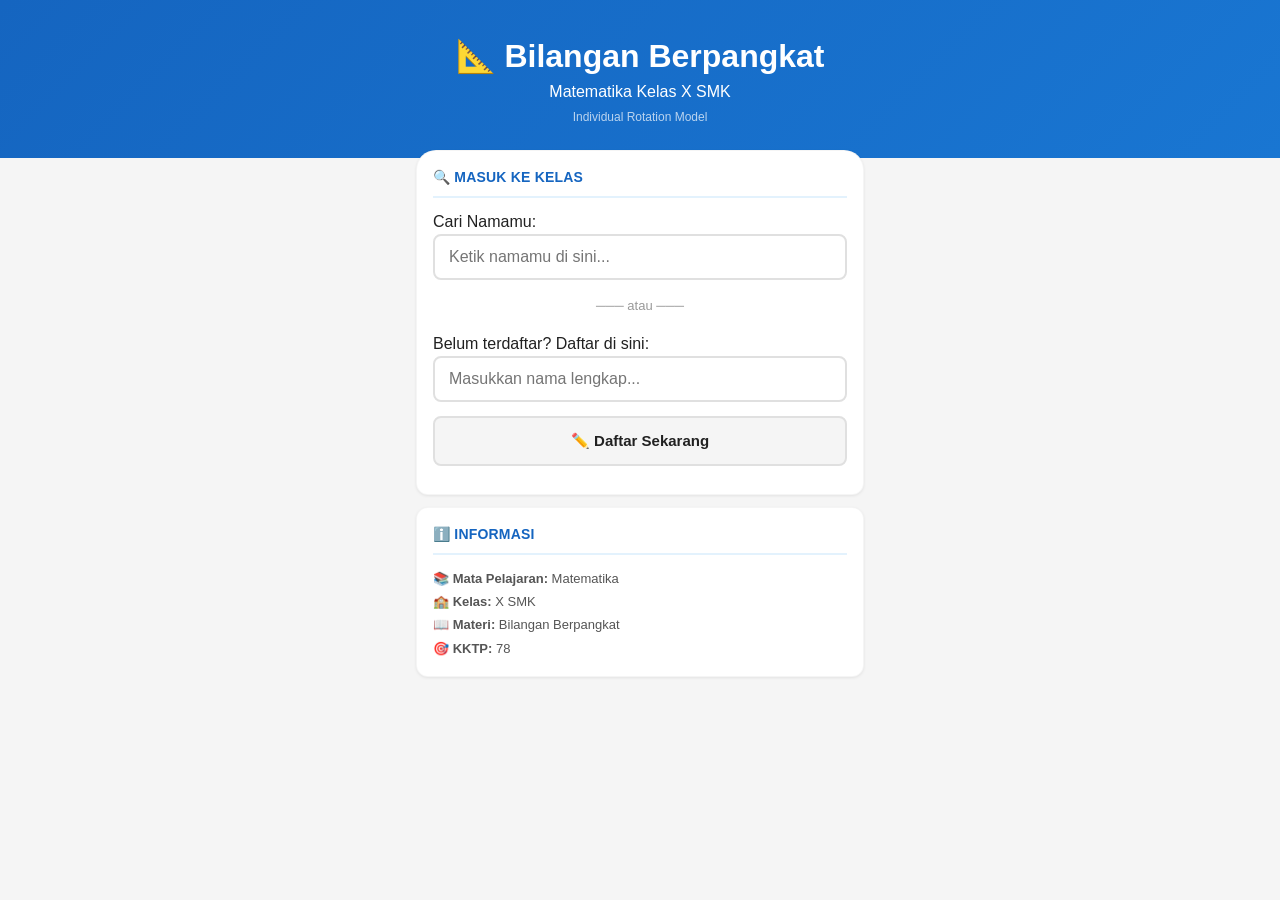
==== asesmen.html @ 98e9d715 "Add files via upload" ====
<!DOCTYPE html>
<html lang="id">
<head>
  <meta charset="UTF-8">
  <meta name="viewport" 
    content="width=device-width, initial-scale=1.0">
  <title>Asesmen – Bilangan Berpangkat</title>
  <link rel="stylesheet" href="assets/css/style.css">
</head>
<body>

<div class="header">
  <div>
    <div class="subtitle">Asesmen Diagnostik</div>
    <h1 id="headerPertemuan">Pertemuan ...</h1>
  </div>
  <button class="btn-logout" 
    onclick="APP.goTo('dashboard.html')">
    ← Kembali
  </button>
</div>

<div class="container" id="kontenAsesmen">
  <div class="loading-box">
    <div class="spinner"></div>
    <p>Memuat soal...</p>
  </div>
</div>

<script src="assets/js/config.js"></script>
<script src="assets/js/api.js"></script>
<script src="assets/js/main.js"></script>
<script>

if (!APP.requireLogin()) {};

const nama = APP.getSiswa();
const pertemuan = APP.getPertemuan() || 1;

// Data soal per pertemuan
const SOAL = {
  1: [
    {
      soal: 'Hasil dari 3 × 3 × 3 × 3 adalah ...',
      opsi: ['A. 3 + 4','B. 3 × 4','C. 3⁴','D. 4³'],
      kunci: 'C'
    },
    {
      soal: 'Pada bilangan berpangkat 7⁵, yang disebut basis adalah ...',
      opsi: ['A. 7','B. 5','C. 35','D. 75'],
      kunci: 'A'
    },
    {
      soal: 'Pada bilangan berpangkat 7⁵, yang disebut eksponen adalah ...',
      opsi: ['A. 7','B. 5','C. 35','D. 75'],
      kunci: 'B'
    },
    {
      soal: 'Nilai dari 2⁵ adalah ...',
      opsi: ['A. 10','B. 16','C. 25','D. 32'],
      kunci: 'D'
    },
    {
      soal: 'Bentuk berpangkat dari 5 × 5 × 5 adalah ...',
      opsi: ['A. 3⁵','B. 5³','C. 5 × 3','D. 15'],
      kunci: 'B'
    },
    {
      soal: 'Nilai dari 4³ adalah ...',
      opsi: ['A. 12','B. 16','C. 64','D. 81'],
      kunci: 'C'
    },
    {
      soal: 'Bentuk berpangkat dari a × a × a × a × a adalah ...',
      opsi: ['A. a⁴','B. 5a','C. a⁵','D. 5ᵃ'],
      kunci: 'C'
    },
    {
      soal: 'Sebuah persegi memiliki sisi 6 cm. Luas persegi dapat ditulis sebagai ...',
      opsi: ['A. 6 × 2','B. 2⁶','C. 6²','D. 2 × 6'],
      kunci: 'C'
    },
    {
      soal: 'Nilai dari (–2)³ adalah ...',
      opsi: ['A. –8','B. 8','C. –6','D. 6'],
      kunci: 'A'
    },
    {
      soal: 'Jika aⁿ = a × a × ... × a sebanyak n kali, maka 10² = ...',
      opsi: ['A. 20','B. 100','C. 1000','D. 12'],
      kunci: 'B'
    }
  ],
  2: [
    {
      soal: 'Nilai dari 2³ × 2⁴ adalah ...',
      opsi: ['A. 2⁷','B. 2¹²','C. 4⁷','D. 2¹'],
      kunci: 'A'
    },
    {
      soal: 'Hasil dari a⁵ × a³ adalah ...',
      opsi: ['A. a¹⁵','B. a⁸','C. a²','D. 2a⁸'],
      kunci: 'B'
    },
    {
      soal: 'Hasil dari 3⁷ ÷ 3² adalah ...',
      opsi: ['A. 3⁵','B. 3⁹','C. 1⁵','D. 3¹⁴'],
      kunci: 'A'
    },
    {
      soal: 'Hasil dari x⁶ ÷ x² adalah ...',
      opsi: ['A. x³','B. x⁸','C. x⁴','D. x¹²'],
      kunci: 'C'
    },
    {
      soal: 'Hasil dari (2³)⁴ adalah ...',
      opsi: ['A. 2⁷','B. 2¹²','C. 2⁴³','D. 8⁴'],
      kunci: 'B'
    },
    {
      soal: 'Hasil dari (a²)⁵ adalah ...',
      opsi: ['A. a⁷','B. a³','C. a¹⁰','D. 2a⁵'],
      kunci: 'C'
    },
    {
      soal: 'Hasil dari (2 × 3)⁴ adalah ...',
      opsi: ['A. 2⁴ + 3⁴','B. 2⁴ × 3⁴','C. 6⁸','D. 2 × 3⁴'],
      kunci: 'B'
    },
    {
      soal: 'Hasil dari (a/b)³ adalah ...',
      opsi: ['A. a³ + b³','B. a³ – b³','C. a/b³','D. a³/b³'],
      kunci: 'D'
    },
    {
      soal: 'Sederhanakan a³ × a⁴ ÷ a² ...',
      opsi: ['A. a⁵','B. a⁹','C. a²⁴','D. a¹'],
      kunci: 'A'
    },
    {
      soal: 'Hasil dari (2a²)³ adalah ...',
      opsi: ['A. 2a⁶','B. 6a⁶','C. 8a⁶','D. 8a⁵'],
      kunci: 'C'
    }
  ],
  3: [
    {
      soal: 'Nilai dari 5⁰ adalah ...',
      opsi: ['A. 0','B. 1','C. 5','D. 50'],
      kunci: 'B'
    },
    {
      soal: 'Nilai dari (–7)⁰ adalah ...',
      opsi: ['A. –7','B. –1','C. 0','D. 1'],
      kunci: 'D'
    },
    {
      soal: 'Nilai dari 2⁻³ adalah ...',
      opsi: ['A. –8','B. –6','C. 1/8','D. 1/6'],
      kunci: 'C'
    },
    {
      soal: 'Nilai dari 3⁻² adalah ...',
      opsi: ['A. –9','B. –6','C. 1/6','D. 1/9'],
      kunci: 'D'
    },
    {
      soal: 'Bentuk sederhana dari 1/4² adalah ...',
      opsi: ['A. 4²','B. 4⁻²','C. –4²','D. 2⁻⁴'],
      kunci: 'B'
    },
    {
      soal: 'Hasil dari a⁻⁴ × a⁶ adalah ...',
      opsi: ['A. a⁻²⁴','B. a²','C. a⁻²','D. a¹⁰'],
      kunci: 'B'
    },
    {
      soal: 'Hasil dari b³ ÷ b⁵ adalah ...',
      opsi: ['A. b²','B. b⁸','C. b⁻²','D. b¹⁵'],
      kunci: 'C'
    },
    {
      soal: 'Bentuk positif dari x⁻³ adalah ...',
      opsi: ['A. –x³','B. 1/x³','C. x/3','D. 3/x'],
      kunci: 'B'
    },
    {
      soal: 'Nilai dari 2⁻¹ + 2⁰ adalah ...',
      opsi: ['A. 1/2','B. 1','C. 3/2','D. 2'],
      kunci: 'C'
    },
    {
      soal: 'Hasil dari (3a⁻²)² adalah ...',
      opsi: ['A. 9a⁴','B. 9/a⁴','C. 6/a⁴','D. 6a⁴'],
      kunci: 'B'
    }
  ]
};

const soalAktif = SOAL[pertemuan] || SOAL[1];
let jawaban = new Array(soalAktif.length).fill('');
let sudahSubmit = false;

window.onload = function() {
  document.getElementById('headerPertemuan')
    .textContent = `Pertemuan ${pertemuan}`;
  renderSoal();
};

function renderSoal() {
  document.getElementById('kontenAsesmen').innerHTML = `
    
    <!-- INFO -->
    <div class="alert alert-info" style="margin-top:16px">
      <span>ℹ️</span>
      <div>
        <strong>Asesmen Diagnostik P${pertemuan}</strong><br>
        <span style="font-size:12px">
          ${soalAktif.length} soal pilihan ganda.
          Kerjakan dengan jujur dan mandiri.
        </span>
      </div>
    </div>
    
    <!-- PROGRESS -->
    <div class="card">
      <div style="display:flex;justify-content:space-between;
        font-size:13px;margin-bottom:6px">
        <span>Progress</span>
        <span id="progressText">0/${soalAktif.length} dijawab</span>
      </div>
      <div class="progress-bar">
        <div class="progress-fill" id="progressFill" 
          style="width:0%"></div>
      </div>
    </div>
    
    <!-- SOAL -->
    <div id="daftarSoal">
      ${soalAktif.map((s, i) => `
        <div class="soal-card" id="soal-${i}">
          <div class="soal-number">
            Soal ${i + 1} dari ${soalAktif.length}
          </div>
          <div class="soal-text">${s.soal}</div>
          <ul class="opsi-list">
            ${s.opsi.map((o, j) => {
              const huruf = ['A','B','C','D'][j];
              return `
                <li class="opsi-item">
                  <input type="radio" 
                    name="soal${i}" 
                    id="s${i}o${j}" 
                    value="${huruf}"
                    onchange="pilihJawaban(${i},'${huruf}')">
                  <label class="opsi-label" for="s${i}o${j}">
                    <strong>${huruf}.</strong> 
                    ${o.substring(3)}
                  </label>
                </li>
              `;
            }).join('')}
          </ul>
        </div>
      `).join('')}
    </div>
    
    <!-- TOMBOL SUBMIT -->
    <div id="statusAsesmen"></div>
    <button 
      class="btn btn-primary" 
      id="btnSubmit"
      onclick="submitAsesmen()"
      style="margin-bottom:20px">
      📤 Kumpulkan Jawaban
    </button>
  `;
}

function pilihJawaban(noSoal, huruf) {
  jawaban[noSoal] = huruf;
  updateProgress();
}

function updateProgress() {
  const dijawab = jawaban.filter(j => j !== '').length;
  const total = soalAktif.length;
  const persen = (dijawab / total) * 100;
  
  document.getElementById('progressText')
    .textContent = `${dijawab}/${total} dijawab`;
  document.getElementById('progressFill')
    .style.width = `${persen}%`;
}

async function submitAsesmen() {
  if (sudahSubmit) return;
  
  const dijawab = jawaban.filter(j => j !== '').length;
  
  if (dijawab < soalAktif.length) {
    const sisa = soalAktif.length - dijawab;
    if (!confirm(
      `Masih ada ${sisa} soal yang belum dijawab.\n` +
      `Yakin ingin mengumpulkan?`
    )) return;
  }
  
  sudahSubmit = true;
  document.getElementById('btnSubmit').disabled = true;
  APP.showLoading('statusAsesmen', 
    'Mengirim jawaban...');
  
  const result = await API.simpanAsesmen(
    nama, pertemuan, jawaban
  );
  
  if (result.status === 'success') {
    const { skor, level, levelKeterangan, 
            jadwal } = result.data;
    
    APP.setLevel(level);
    
    // Tampilkan hasil
    document.getElementById('statusAsesmen')
      .innerHTML = `
        <div class="card" style="border:2px solid 
          ${CONFIG.LEVEL[level]?.warna};
          text-align:center;padding:24px">
          
          <div style="font-size:48px;margin-bottom:8px">
            ${skor >= 70 ? '🎉' : skor >= 40 ? '💪' : '📚'}
          </div>
          
          <div style="font-size:32px;font-weight:700;
            color:${CONFIG.LEVEL[level]?.warna}">
            ${skor}
          </div>
          <div style="color:#666;font-size:14px">
            Skor Asesmen
          </div>
          
          <div style="margin:16px 0">
            ${APP.getLevelBadge(level)}
          </div>
          
          <div style="background:#f5f5f5;border-radius:8px;
            padding:12px;margin:12px 0;font-size:13px">
            <strong>Jadwal Rotasimu:</strong><br>
            <div style="margin-top:8px;text-align:left">
              📌 Sesi 1: ${jadwal?.sesi1 || '-'}<br>
              📌 Sesi 2: ${jadwal?.sesi2 || '-'}<br>
              📌 Sesi 3: ${jadwal?.sesi3 || '-'}
            </div>
          </div>
          
          <button class="btn btn-primary" 
            onclick="APP.goTo('dashboard.html')"
            style="margin-top:12px">
            ✅ Lihat Dashboard
          </button>
        </div>
      `;
    
    // Sembunyikan daftar soal dan tombol
    document.getElementById('daftarSoal')
      .style.display = 'none';
    document.getElementById('btnSubmit')
      .style.display = 'none';
      
  } else {
    APP.showError('statusAsesmen', result.message);
    sudahSubmit = false;
    document.getElementById('btnSubmit').disabled = false;
  }
}

</script>
</body>
</html>
---- assets/css/style.css ----
/* ============================================
   STYLE.CSS
   Mobile-First Design - Individual Rotation Model
   Tanpa Emoji - Clean UI
   ============================================ */

/* === RESET === */
*, *::before, *::after {
  margin: 0;
  padding: 0;
  box-sizing: border-box;
  -webkit-tap-highlight-color: transparent;
}

:root {
  --primary: #1565C0;
  --primary-dark: #0D47A1;
  --primary-light: #E3F2FD;
  --secondary: #FF8F00;
  --success: #2E7D32;
  --success-light: #E8F5E9;
  --error: #C62828;
  --error-light: #FFEBEE;
  --warning: #EF6C00;
  --warning-light: #FFF3E0;
  --text: #212121;
  --text-secondary: #757575;
  --text-hint: #9E9E9E;
  --border: #E0E0E0;
  --bg: #F5F5F5;
  --white: #FFFFFF;
  --shadow-sm: 0 1px 3px rgba(0,0,0,0.08);
  --shadow: 0 2px 6px rgba(0,0,0,0.1);
  --shadow-lg: 0 4px 12px rgba(0,0,0,0.12);
  --radius: 12px;
  --radius-sm: 8px;
  --radius-xs: 6px;
  --font: -apple-system, BlinkMacSystemFont,
    'Segoe UI', Roboto, Oxygen, Ubuntu, sans-serif;
  --safe-top: env(safe-area-inset-top, 0px);
  --safe-bottom: env(safe-area-inset-bottom, 0px);
}

html {
  font-size: 16px;
  -webkit-text-size-adjust: 100%;
}

body {
  font-family: var(--font);
  background: var(--bg);
  color: var(--text);
  min-height: 100vh;
  min-height: 100dvh;
  line-height: 1.5;
  overflow-x: hidden;
  padding-bottom: var(--safe-bottom);
}

/* === HEADER (Mobile Sticky) === */
.header {
  background: var(--primary);
  color: var(--white);
  padding: calc(12px + var(--safe-top)) 16px 12px;
  display: flex;
  align-items: center;
  justify-content: space-between;
  position: sticky;
  top: 0;
  z-index: 100;
  box-shadow: var(--shadow);
}

.header-left {
  flex: 1;
  min-width: 0;
}

.header-title {
  font-size: 16px;
  font-weight: 700;
  white-space: nowrap;
  overflow: hidden;
  text-overflow: ellipsis;
}

.header-sub {
  font-size: 11px;
  opacity: 0.8;
  margin-top: 1px;
}

.btn-back, .btn-header {
  background: rgba(255,255,255,0.15);
  border: none;
  color: var(--white);
  padding: 8px 14px;
  border-radius: 20px;
  cursor: pointer;
  font-size: 13px;
  font-weight: 600;
  font-family: var(--font);
  white-space: nowrap;
  transition: background 0.2s;
  -webkit-appearance: none;
}

.btn-back:active, .btn-header:active {
  background: rgba(255,255,255,0.25);
}

/* === CONTAINER (Mobile) === */
.container {
  width: 100%;
  max-width: 480px;
  margin: 0 auto;
  padding: 12px 16px;
}

.container-wide {
  width: 100%;
  max-width: 768px;
  margin: 0 auto;
  padding: 12px 16px;
}

/* === CARD === */
.card {
  background: var(--white);
  border-radius: var(--radius);
  padding: 16px;
  margin-bottom: 12px;
  box-shadow: var(--shadow-sm);
  border: 1px solid rgba(0,0,0,0.04);
}

.card-title {
  font-size: 14px;
  font-weight: 700;
  color: var(--primary);
  margin-bottom: 12px;
  padding-bottom: 8px;
  border-bottom: 2px solid var(--primary-light);
  letter-spacing: 0.2px;
  text-transform: uppercase;
}

/* === HERO === */
.hero {
  background: linear-gradient(135deg, var(--primary), #1976D2);
  color: var(--white);
  padding: calc(32px + var(--safe-top)) 20px 32px;
  text-align: center;
}

.hero-title {
  font-size: 22px;
  font-weight: 800;
  margin-bottom: 4px;
}

.hero-sub {
  font-size: 13px;
  opacity: 0.85;
}

.hero-badge {
  display: inline-block;
  background: rgba(255,255,255,0.2);
  padding: 4px 12px;
  border-radius: 20px;
  font-size: 11px;
  margin-top: 8px;
  letter-spacing: 0.5px;
}

/* === FORM === */
.form-group {
  margin-bottom: 14px;
}

.form-label {
  display: block;
  font-size: 13px;
  font-weight: 600;
  color: var(--text-secondary);
  margin-bottom: 6px;
}

.form-control {
  width: 100%;
  padding: 12px 14px;
  border: 2px solid var(--border);
  border-radius: var(--radius-sm);
  font-size: 16px;
  font-family: var(--font);
  background: var(--white);
  color: var(--text);
  transition: border-color 0.2s;
  -webkit-appearance: none;
  appearance: none;
}

.form-control:focus {
  outline: none;
  border-color: var(--primary);
  box-shadow: 0 0 0 3px var(--primary-light);
}

textarea.form-control {
  resize: vertical;
  min-height: 80px;
  line-height: 1.5;
}

/* === BUTTONS === */
.btn {
  display: flex;
  align-items: center;
  justify-content: center;
  gap: 6px;
  padding: 14px 20px;
  border: none;
  border-radius: var(--radius-sm);
  font-size: 15px;
  font-weight: 600;
  cursor: pointer;
  width: 100%;
  font-family: var(--font);
  transition: transform 0.1s, opacity 0.2s;
  -webkit-appearance: none;
  text-decoration: none;
  line-height: 1.2;
}

.btn:active {
  transform: scale(0.98);
}

.btn-primary {
  background: var(--primary);
  color: var(--white);
}

.btn-secondary {
  background: var(--bg);
  color: var(--text);
  border: 2px solid var(--border);
}

.btn-success {
  background: var(--success);
  color: var(--white);
}

.btn-error {
  background: var(--error);
  color: var(--white);
}

.btn-outline {
  background: transparent;
  color: var(--primary);
  border: 2px solid var(--primary);
}

.btn-sm {
  padding: 8px 14px;
  font-size: 13px;
  width: auto;
  display: inline-flex;
}

.btn:disabled {
  opacity: 0.5;
  pointer-events: none;
}

.btn-row {
  display: flex;
  gap: 8px;
}

.btn-row .btn {
  flex: 1;
}

/* === BADGE === */
.badge {
  display: inline-block;
  padding: 3px 10px;
  border-radius: 20px;
  font-size: 11px;
  font-weight: 700;
  letter-spacing: 0.3px;
  white-space: nowrap;
  vertical-align: middle;
}

.badge-primary { background: var(--primary-light); color: var(--primary); }
.badge-success { background: var(--success-light); color: var(--success); }
.badge-error   { background: var(--error-light); color: var(--error); }
.badge-warning { background: var(--warning-light); color: var(--warning); }
.badge-gray    { background: #EEEEEE; color: var(--text-secondary); }
.badge-fill-success { background: var(--success); color: white; }
.badge-fill-error   { background: var(--error); color: white; }
.badge-fill-primary { background: var(--primary); color: white; }

/* === ALERT === */
.alert {
  padding: 12px 14px;
  border-radius: var(--radius-sm);
  margin-bottom: 12px;
  font-size: 13px;
  line-height: 1.5;
  display: flex;
  align-items: flex-start;
  gap: 10px;
}

.alert-icon {
  width: 20px;
  height: 20px;
  border-radius: 50%;
  display: flex;
  align-items: center;
  justify-content: center;
  font-size: 11px;
  font-weight: 700;
  flex-shrink: 0;
  margin-top: 1px;
}

.alert-success { background: var(--success-light); color: var(--success); }
.alert-success .alert-icon { background: var(--success); color: white; }

.alert-error   { background: var(--error-light); color: var(--error); }
.alert-error .alert-icon { background: var(--error); color: white; }

.alert-warning { background: var(--warning-light); color: var(--warning); }
.alert-warning .alert-icon { background: var(--warning); color: white; }

.alert-info    { background: var(--primary-light); color: var(--primary); }
.alert-info .alert-icon { background: var(--primary); color: white; }

/* === LOADING === */
.loading {
  text-align: center;
  padding: 40px 16px;
  color: var(--text-hint);
}

.spinner {
  width: 32px;
  height: 32px;
  border: 3px solid var(--primary-light);
  border-top-color: var(--primary);
  border-radius: 50%;
  animation: spin 0.7s linear infinite;
  margin: 0 auto 10px;
}

@keyframes spin {
  to { transform: rotate(360deg); }
}

.loading-text {
  font-size: 13px;
}

/* === TOAST === */
.toast {
  position: fixed;
  bottom: calc(20px + var(--safe-bottom));
  left: 16px;
  right: 16px;
  max-width: 400px;
  margin: 0 auto;
  background: var(--text);
  color: var(--white);
  padding: 14px 18px;
  border-radius: var(--radius-sm);
  font-size: 14px;
  z-index: 9999;
  transform: translateY(100px);
  opacity: 0;
  transition: all 0.3s;
  text-align: center;
  box-shadow: var(--shadow-lg);
}

.toast.show {
  transform: translateY(0);
  opacity: 1;
}

.toast-success { background: var(--success); }
.toast-error   { background: var(--error); }

/* === SEARCH === */
.search-box {
  position: relative;
}

.search-results {
  position: absolute;
  left: 0;
  right: 0;
  top: 100%;
  background: var(--white);
  border: 2px solid var(--primary);
  border-top: none;
  border-radius: 0 0 var(--radius-sm) var(--radius-sm);
  max-height: 200px;
  overflow-y: auto;
  z-index: 50;
  display: none;
  box-shadow: var(--shadow-lg);
  -webkit-overflow-scrolling: touch;
}

.search-results.show {
  display: block;
}

.search-item {
  padding: 14px 16px;
  cursor: pointer;
  border-bottom: 1px solid #f5f5f5;
  font-size: 15px;
  transition: background 0.15s;
}

.search-item:active {
  background: var(--primary-light);
}

.search-item:last-child {
  border-bottom: none;
}

.search-hint {
  padding: 14px 16px;
  font-size: 13px;
  color: var(--text-hint);
  text-align: center;
}

/* === DIVIDER === */
.divider {
  display: flex;
  align-items: center;
  gap: 12px;
  margin: 16px 0;
  color: var(--text-hint);
  font-size: 12px;
}

.divider::before, .divider::after {
  content: '';
  flex: 1;
  height: 1px;
  background: var(--border);
}

/* === SELECTED NAME === */
.selected-name {
  display: flex;
  align-items: center;
  gap: 10px;
  padding: 12px 14px;
  background: var(--success-light);
  border: 2px solid var(--success);
  border-radius: var(--radius-sm);
  margin-bottom: 12px;
}

.selected-name-text {
  flex: 1;
  font-size: 14px;
  font-weight: 600;
  color: var(--success);
}

.selected-name-close {
  background: none;
  border: none;
  color: var(--success);
  font-size: 18px;
  cursor: pointer;
  padding: 4px;
  line-height: 1;
}

/* === PROGRESS BAR === */
.progress-bar {
  background: #E0E0E0;
  border-radius: 10px;
  height: 6px;
  overflow: hidden;
}

.progress-fill {
  height: 100%;
  border-radius: 10px;
  background: var(--primary);
  transition: width 0.4s ease;
}

.progress-label {
  display: flex;
  justify-content: space-between;
  font-size: 12px;
  color: var(--text-hint);
  margin-bottom: 4px;
}

/* === STATS === */
.stats-row {
  display: grid;
  grid-template-columns: repeat(3, 1fr);
  gap: 8px;
}

.stat-box {
  background: var(--white);
  border: 1px solid var(--border);
  border-radius: var(--radius-sm);
  padding: 12px 8px;
  text-align: center;
}

.stat-value {
  font-size: 24px;
  font-weight: 800;
  line-height: 1.2;
}

.stat-label {
  font-size: 10px;
  color: var(--text-hint);
  margin-top: 2px;
  text-transform: uppercase;
  letter-spacing: 0.5px;
}

/* === SESI CARD === */
.sesi-item {
  border: 2px solid var(--border);
  border-radius: var(--radius-sm);
  padding: 14px;
  margin-bottom: 8px;
  transition: all 0.2s;
}

.sesi-item.aktif {
  border-color: var(--primary);
  background: var(--primary-light);
}

.sesi-item.selesai {
  border-color: var(--success);
  background: var(--success-light);
  opacity: 0.85;
}

.sesi-header {
  display: flex;
  align-items: center;
  justify-content: space-between;
  margin-bottom: 4px;
}

.sesi-label {
  font-size: 11px;
  font-weight: 700;
  color: var(--text-hint);
  text-transform: uppercase;
  letter-spacing: 0.5px;
}

.sesi-name {
  font-size: 14px;
  font-weight: 600;
  color: var(--text);
}

.sesi-hint {
  font-size: 12px;
  color: var(--text-hint);
  margin-top: 4px;
}

/* === SOAL === */
.soal-item {
  background: var(--white);
  border: 1px solid var(--border);
  border-radius: var(--radius);
  padding: 16px;
  margin-bottom: 12px;
}

.soal-number {
  font-size: 11px;
  font-weight: 700;
  color: var(--primary);
  text-transform: uppercase;
  letter-spacing: 0.5px;
  margin-bottom: 8px;
}

.soal-text {
  font-size: 15px;
  line-height: 1.6;
  margin-bottom: 14px;
  color: var(--text);
}

.opsi-list {
  list-style: none;
}

.opsi-item {
  margin-bottom: 6px;
}

.opsi-item input[type="radio"] {
  display: none;
}

.opsi-label {
  display: flex;
  align-items: center;
  gap: 10px;
  padding: 12px 14px;
  border: 2px solid var(--border);
  border-radius: var(--radius-sm);
  cursor: pointer;
  font-size: 14px;
  transition: all 0.15s;
  -webkit-user-select: none;
  user-select: none;
}

.opsi-label:active {
  transform: scale(0.98);
}

.opsi-letter {
  width: 28px;
  height: 28px;
  border-radius: 50%;
  background: var(--bg);
  display: flex;
  align-items: center;
  justify-content: center;
  font-weight: 700;
  font-size: 13px;
  color: var(--text-secondary);
  flex-shrink: 0;
  transition: all 0.15s;
}

.opsi-item input:checked + .opsi-label {
  border-color: var(--primary);
  background: var(--primary-light);
}

.opsi-item input:checked + .opsi-label .opsi-letter {
  background: var(--primary);
  color: var(--white);
}

/* === PERTEMUAN STATUS === */
.pertemuan-item {
  display: flex;
  align-items: center;
  gap: 12px;
  padding: 12px;
  border: 2px solid var(--border);
  border-radius: var(--radius-sm);
  margin-bottom: 8px;
  transition: border-color 0.2s;
}

.pertemuan-item.aktif {
  border-color: var(--primary);
}

.pertemuan-item.selesai {
  border-color: var(--success);
}

.pertemuan-icon {
  width: 36px;
  height: 36px;
  border-radius: 50%;
  display: flex;
  align-items: center;
  justify-content: center;
  font-size: 14px;
  font-weight: 700;
  flex-shrink: 0;
}

.pertemuan-icon.locked { background: #EEE; color: var(--text-hint); }
.pertemuan-icon.open   { background: var(--primary-light); color: var(--primary); }
.pertemuan-icon.active { background: var(--primary); color: var(--white); }
.pertemuan-icon.done   { background: var(--success); color: var(--white); }

.pertemuan-info {
  flex: 1;
  min-width: 0;
}

.pertemuan-title {
  font-size: 14px;
  font-weight: 600;
}

.pertemuan-desc {
  font-size: 11px;
  color: var(--text-hint);
  white-space: nowrap;
  overflow: hidden;
  text-overflow: ellipsis;
}

/* === CTA BOX === */
.cta-box {
  padding: 16px;
  border-radius: var(--radius);
  border: 2px solid;
  margin-bottom: 12px;
}

.cta-box-label {
  font-size: 11px;
  font-weight: 700;
  text-transform: uppercase;
  letter-spacing: 0.5px;
  margin-bottom: 4px;
}

.cta-box-text {
  font-size: 14px;
  font-weight: 600;
  margin-bottom: 10px;
}

/* === RESULT BOX === */
.result-card {
  text-align: center;
  padding: 24px 16px;
  border: 3px solid;
  border-radius: var(--radius);
  margin-bottom: 12px;
}

.result-score {
  font-size: 48px;
  font-weight: 800;
  line-height: 1;
  margin-bottom: 4px;
}

.result-label {
  font-size: 13px;
  color: var(--text-secondary);
  margin-bottom: 12px;
}

.result-detail {
  text-align: left;
  font-size: 13px;
  margin: 16px 0;
}

.result-row {
  display: flex;
  align-items: center;
  gap: 8px;
  padding: 8px 0;
  border-bottom: 1px solid #f0f0f0;
}

.result-row:last-child {
  border-bottom: none;
}

.result-num {
  width: 50px;
  color: var(--text-hint);
  font-size: 12px;
}

.result-check {
  margin-left: auto;
  width: 20px;
  height: 20px;
  border-radius: 50%;
  display: flex;
  align-items: center;
  justify-content: center;
  font-size: 11px;
  font-weight: 700;
  color: white;
}

.result-check.benar { background: var(--success); }
.result-check.salah { background: var(--error); }

/* === REFLEKSI OPTIONS === */
.refleksi-option {
  display: flex;
  align-items: center;
  gap: 10px;
  padding: 14px;
  border: 2px solid var(--border);
  border-radius: var(--radius-sm);
  cursor: pointer;
  margin-bottom: 6px;
  font-size: 14px;
  transition: all 0.15s;
  -webkit-user-select: none;
  user-select: none;
}

.refleksi-option:active {
  transform: scale(0.98);
}

.refleksi-option.selected {
  border-color: var(--primary);
  background: var(--primary-light);
  font-weight: 600;
}

.refleksi-dot {
  width: 18px;
  height: 18px;
  border-radius: 50%;
  border: 2px solid var(--border);
  flex-shrink: 0;
  transition: all 0.15s;
}

.refleksi-option.selected .refleksi-dot {
  border-color: var(--primary);
  background: var(--primary);
  box-shadow: inset 0 0 0 3px white;
}

/* === TABLE (Guru) === */
.table-wrap {
  overflow-x: auto;
  -webkit-overflow-scrolling: touch;
  border-radius: var(--radius-sm);
  border: 1px solid var(--border);
}

table {
  width: 100%;
  border-collapse: collapse;
  font-size: 12px;
  white-space: nowrap;
}

th {
  background: var(--primary);
  color: var(--white);
  padding: 10px 12px;
  text-align: left;
  font-weight: 600;
  font-size: 11px;
  text-transform: uppercase;
  letter-spacing: 0.3px;
  position: sticky;
  top: 0;
}

td {
  padding: 10px 12px;
  border-bottom: 1px solid #f0f0f0;
}

tr:nth-child(even) td {
  background: #FAFAFA;
}

/* === GURU CONTROL === */
.guru-control {
  display: grid;
  grid-template-columns: repeat(3, 1fr);
  gap: 8px;
}

.guru-p-card {
  border: 2px solid var(--border);
  border-radius: var(--radius-sm);
  padding: 12px;
  text-align: center;
  transition: border-color 0.2s;
}

.guru-p-card.open {
  border-color: var(--success);
}

.guru-p-title {
  font-size: 13px;
  font-weight: 700;
  margin-bottom: 2px;
}

.guru-p-desc {
  font-size: 10px;
  color: var(--text-hint);
  margin-bottom: 8px;
  line-height: 1.3;
}

.guru-p-actions {
  display: flex;
  gap: 4px;
}

.guru-p-actions .btn-sm {
  flex: 1;
  padding: 6px 8px;
  font-size: 11px;
}

/* === INTERAKTIF === */
.interaktif {
  background: #F8F9FF;
  border: 2px solid #C5CAE9;
  border-radius: var(--radius);
  padding: 16px;
  margin: 14px 0;
}

.interaktif-title {
  font-size: 13px;
  font-weight: 700;
  color: #3949AB;
  margin-bottom: 10px;
  text-transform: uppercase;
  letter-spacing: 0.3px;
}

.input-row {
  display: flex;
  gap: 8px;
  align-items: center;
  flex-wrap: wrap;
  margin-bottom: 10px;
}

.input-num {
  width: 70px;
  padding: 10px;
  border: 2px solid #C5CAE9;
  border-radius: var(--radius-xs);
  font-size: 16px;
  text-align: center;
  font-family: var(--font);
  -webkit-appearance: none;
}

.input-num:focus {
  outline: none;
  border-color: #3949AB;
}

.result-display {
  background: var(--white);
  border: 2px solid #C5CAE9;
  border-radius: var(--radius-sm);
  padding: 14px;
  font-size: 15px;
  min-height: 48px;
  color: #1A237E;
  line-height: 1.6;
}

/* === FORMULA === */
.formula {
  background: #F8F9FF;
  border: 2px solid var(--primary-light);
  border-radius: var(--radius-sm);
  padding: 14px;
  margin: 12px 0;
  font-family: 'Courier New', monospace;
  font-size: 15px;
  text-align: center;
  color: var(--primary-dark);
  line-height: 1.8;
}

.info-box {
  background: #FFF9C4;
  border-left: 4px solid #F9A825;
  border-radius: 0 var(--radius-xs) var(--radius-xs) 0;
  padding: 12px 14px;
  margin: 12px 0;
  font-size: 13px;
  line-height: 1.5;
}

.info-box.penting {
  background: var(--error-light);
  border-left-color: var(--error);
}

/* === MATERI SECTION === */
.materi-heading {
  font-size: 14px;
  font-weight: 700;
  color: var(--primary);
  padding: 10px 14px;
  background: var(--primary-light);
  border-left: 4px solid var(--primary);
  border-radius: 0 var(--radius-xs) var(--radius-xs) 0;
  margin: 16px 0 12px;
}

.materi-text {
  font-size: 14px;
  line-height: 1.7;
  color: var(--text);
  margin-bottom: 12px;
}

.materi-table {
  width: 100%;
  font-size: 13px;
  margin: 12px 0;
  border-collapse: collapse;
}

.materi-table th {
  background: var(--primary-light);
  color: var(--primary);
  font-size: 12px;
}

.materi-table td {
  border: 1px solid var(--border);
  padding: 8px 10px;
  font-size: 13px;
}

/* === KUIS FEEDBACK === */
.feedback {
  padding: 10px 14px;
  border-radius: var(--radius-xs);
  font-size: 13px;
  margin-top: 8px;
  display: none;
}

.feedback.show {
  display: block;
}

.feedback.benar {
  background: var(--success-light);
  color: var(--success);
}

.feedback.salah {
  background: var(--error-light);
  color: var(--error);
}

/* === BOTTOM SPACING === */
.bottom-space {
  height: calc(20px + var(--safe-bottom));
}

/* === UTILITY === */
.text-center { text-align: center; }
.text-sm { font-size: 13px; }
.text-xs { font-size: 11px; }
.text-hint { color: var(--text-hint); }
.text-success { color: var(--success); }
.text-error { color: var(--error); }
.text-primary { color: var(--primary); }
.text-bold { font-weight: 700; }
.mt-4 { margin-top: 4px; }
.mt-8 { margin-top: 8px; }
.mt-12 { margin-top: 12px; }
.mt-16 { margin-top: 16px; }
.mb-8 { margin-bottom: 8px; }
.mb-12 { margin-bottom: 12px; }
.mb-16 { margin-bottom: 16px; }
.gap-8 { gap: 8px; }
.hidden { display: none; }
.flex { display: flex; }
.flex-center { display:flex; align-items:center; justify-content:center; }
.flex-between { display:flex; align-items:center; justify-content:space-between; }
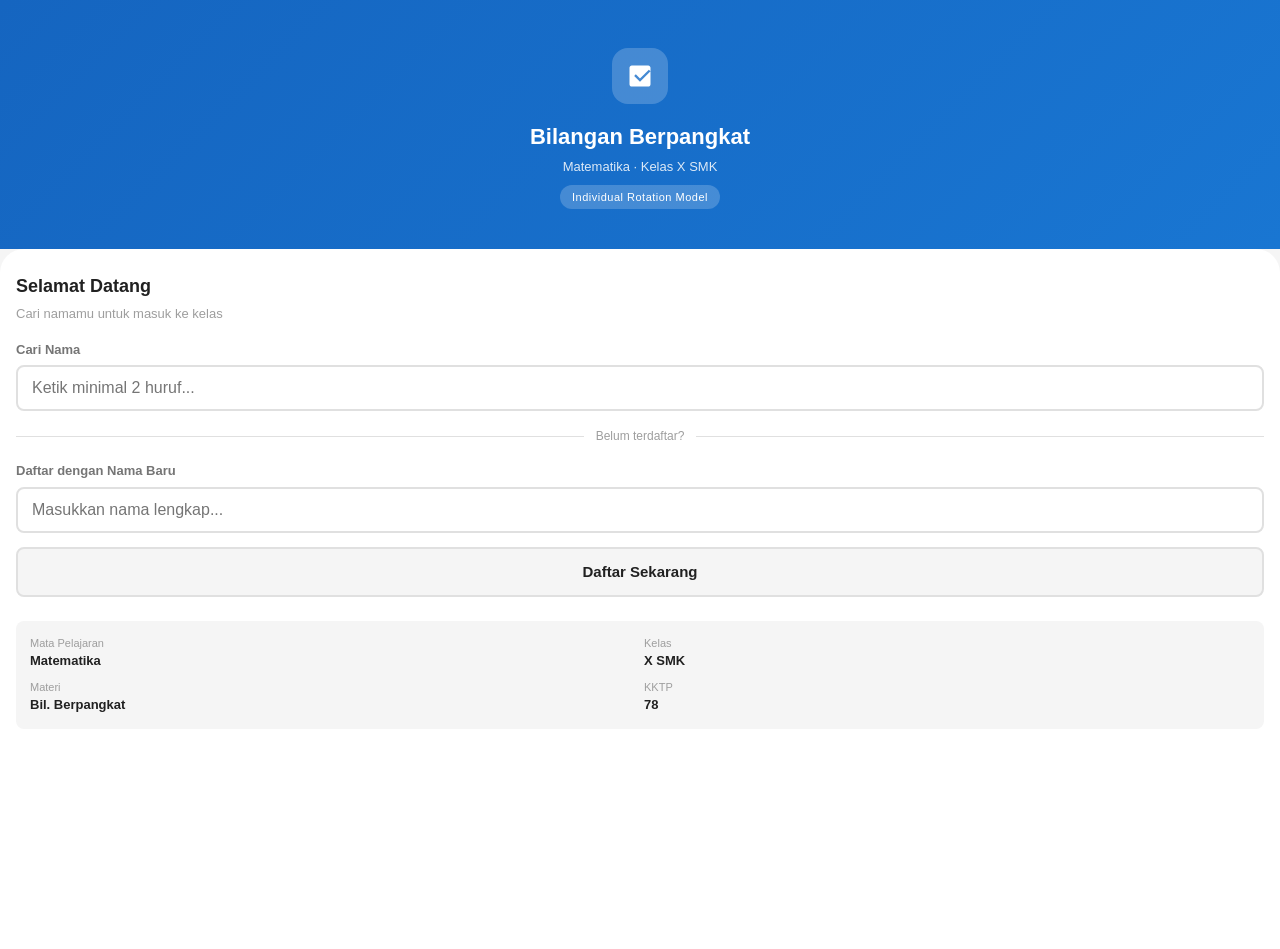
==== commit 225c5cce: "Add files via upload" ====
--- a/asesmen.html
+++ b/asesmen.html
@@ -2,28 +2,41 @@
 <html lang="id">
 <head>
   <meta charset="UTF-8">
-  <meta name="viewport" 
-    content="width=device-width, initial-scale=1.0">
-  <title>Asesmen – Bilangan Berpangkat</title>
+  <meta name="viewport"
+    content="width=device-width, initial-scale=1.0,
+    viewport-fit=cover">
+  <meta name="theme-color" content="#1565C0">
+  <title>Asesmen Diagnostik</title>
   <link rel="stylesheet" href="assets/css/style.css">
+  <style>
+    .soal-counter {
+      position: sticky;
+      top: 57px;
+      background: var(--white);
+      z-index: 50;
+      padding: 10px 16px;
+      border-bottom: 1px solid var(--border);
+      margin: 0 -16px 12px;
+    }
+  </style>
 </head>
 <body>
 
 <div class="header">
-  <div>
-    <div class="subtitle">Asesmen Diagnostik</div>
-    <h1 id="headerPertemuan">Pertemuan ...</h1>
+  <div class="header-left">
+    <div class="header-sub">Asesmen Diagnostik</div>
+    <div class="header-title" id="headerP">-</div>
   </div>
-  <button class="btn-logout" 
-    onclick="APP.goTo('dashboard.html')">
-    ← Kembali
+  <button class="btn-back"
+    onclick="konfirmasiKeluar()">
+    Kembali
   </button>
 </div>
 
-<div class="container" id="kontenAsesmen">
-  <div class="loading-box">
+<div class="container" id="konten">
+  <div class="loading" style="margin-top:40px">
     <div class="spinner"></div>
-    <p>Memuat soal...</p>
+    <div class="loading-text">Memuat soal...</div>
   </div>
 </div>
 
@@ -33,346 +46,291 @@
 <script>
 
 if (!APP.requireLogin()) {};
-
 const nama = APP.getSiswa();
 const pertemuan = APP.getPertemuan() || 1;
 
-// Data soal per pertemuan
 const SOAL = {
   1: [
-    {
-      soal: 'Hasil dari 3 × 3 × 3 × 3 adalah ...',
-      opsi: ['A. 3 + 4','B. 3 × 4','C. 3⁴','D. 4³'],
-      kunci: 'C'
-    },
-    {
-      soal: 'Pada bilangan berpangkat 7⁵, yang disebut basis adalah ...',
-      opsi: ['A. 7','B. 5','C. 35','D. 75'],
-      kunci: 'A'
-    },
-    {
-      soal: 'Pada bilangan berpangkat 7⁵, yang disebut eksponen adalah ...',
-      opsi: ['A. 7','B. 5','C. 35','D. 75'],
-      kunci: 'B'
-    },
-    {
-      soal: 'Nilai dari 2⁵ adalah ...',
-      opsi: ['A. 10','B. 16','C. 25','D. 32'],
-      kunci: 'D'
-    },
-    {
-      soal: 'Bentuk berpangkat dari 5 × 5 × 5 adalah ...',
-      opsi: ['A. 3⁵','B. 5³','C. 5 × 3','D. 15'],
-      kunci: 'B'
-    },
-    {
-      soal: 'Nilai dari 4³ adalah ...',
-      opsi: ['A. 12','B. 16','C. 64','D. 81'],
-      kunci: 'C'
-    },
-    {
-      soal: 'Bentuk berpangkat dari a × a × a × a × a adalah ...',
-      opsi: ['A. a⁴','B. 5a','C. a⁵','D. 5ᵃ'],
-      kunci: 'C'
-    },
-    {
-      soal: 'Sebuah persegi memiliki sisi 6 cm. Luas persegi dapat ditulis sebagai ...',
-      opsi: ['A. 6 × 2','B. 2⁶','C. 6²','D. 2 × 6'],
-      kunci: 'C'
-    },
-    {
-      soal: 'Nilai dari (–2)³ adalah ...',
-      opsi: ['A. –8','B. 8','C. –6','D. 6'],
-      kunci: 'A'
-    },
-    {
-      soal: 'Jika aⁿ = a × a × ... × a sebanyak n kali, maka 10² = ...',
-      opsi: ['A. 20','B. 100','C. 1000','D. 12'],
-      kunci: 'B'
-    }
+    { soal: 'Hasil dari 3 &times; 3 &times; 3 &times; 3 adalah ...',
+      opsi: ['3 + 4','3 &times; 4','3<sup>4</sup>','4<sup>3</sup>'],
+      kunci: 'C' },
+    { soal: 'Pada bilangan berpangkat 7<sup>5</sup>, yang disebut basis adalah ...',
+      opsi: ['7','5','35','75'],
+      kunci: 'A' },
+    { soal: 'Pada bilangan berpangkat 7<sup>5</sup>, yang disebut eksponen adalah ...',
+      opsi: ['7','5','35','75'],
+      kunci: 'B' },
+    { soal: 'Nilai dari 2<sup>5</sup> adalah ...',
+      opsi: ['10','16','25','32'],
+      kunci: 'D' },
+    { soal: 'Bentuk berpangkat dari 5 &times; 5 &times; 5 adalah ...',
+      opsi: ['3<sup>5</sup>','5<sup>3</sup>','5 &times; 3','15'],
+      kunci: 'B' },
+    { soal: 'Nilai dari 4<sup>3</sup> adalah ...',
+      opsi: ['12','16','64','81'],
+      kunci: 'C' },
+    { soal: 'Bentuk berpangkat dari a &times; a &times; a &times; a &times; a adalah ...',
+      opsi: ['a<sup>4</sup>','5a','a<sup>5</sup>','5<sup>a</sup>'],
+      kunci: 'C' },
+    { soal: 'Sebuah persegi memiliki sisi 6 cm. Luasnya dapat ditulis sebagai ...',
+      opsi: ['6 &times; 2','2<sup>6</sup>','6<sup>2</sup>','2 &times; 6'],
+      kunci: 'C' },
+    { soal: 'Nilai dari (&minus;2)<sup>3</sup> adalah ...',
+      opsi: ['&minus;8','8','&minus;6','6'],
+      kunci: 'A' },
+    { soal: 'Jika a<sup>n</sup> = a &times; a &times; ... &times; a sebanyak n kali, maka 10<sup>2</sup> = ...',
+      opsi: ['20','100','1000','12'],
+      kunci: 'B' }
   ],
   2: [
-    {
-      soal: 'Nilai dari 2³ × 2⁴ adalah ...',
-      opsi: ['A. 2⁷','B. 2¹²','C. 4⁷','D. 2¹'],
-      kunci: 'A'
-    },
-    {
-      soal: 'Hasil dari a⁵ × a³ adalah ...',
-      opsi: ['A. a¹⁵','B. a⁸','C. a²','D. 2a⁸'],
-      kunci: 'B'
-    },
-    {
-      soal: 'Hasil dari 3⁷ ÷ 3² adalah ...',
-      opsi: ['A. 3⁵','B. 3⁹','C. 1⁵','D. 3¹⁴'],
-      kunci: 'A'
-    },
-    {
-      soal: 'Hasil dari x⁶ ÷ x² adalah ...',
-      opsi: ['A. x³','B. x⁸','C. x⁴','D. x¹²'],
-      kunci: 'C'
-    },
-    {
-      soal: 'Hasil dari (2³)⁴ adalah ...',
-      opsi: ['A. 2⁷','B. 2¹²','C. 2⁴³','D. 8⁴'],
-      kunci: 'B'
-    },
-    {
-      soal: 'Hasil dari (a²)⁵ adalah ...',
-      opsi: ['A. a⁷','B. a³','C. a¹⁰','D. 2a⁵'],
-      kunci: 'C'
-    },
-    {
-      soal: 'Hasil dari (2 × 3)⁴ adalah ...',
-      opsi: ['A. 2⁴ + 3⁴','B. 2⁴ × 3⁴','C. 6⁸','D. 2 × 3⁴'],
-      kunci: 'B'
-    },
-    {
-      soal: 'Hasil dari (a/b)³ adalah ...',
-      opsi: ['A. a³ + b³','B. a³ – b³','C. a/b³','D. a³/b³'],
-      kunci: 'D'
-    },
-    {
-      soal: 'Sederhanakan a³ × a⁴ ÷ a² ...',
-      opsi: ['A. a⁵','B. a⁹','C. a²⁴','D. a¹'],
-      kunci: 'A'
-    },
-    {
-      soal: 'Hasil dari (2a²)³ adalah ...',
-      opsi: ['A. 2a⁶','B. 6a⁶','C. 8a⁶','D. 8a⁵'],
-      kunci: 'C'
-    }
+    { soal: 'Nilai dari 2<sup>3</sup> &times; 2<sup>4</sup> adalah ...',
+      opsi: ['2<sup>7</sup>','2<sup>12</sup>','4<sup>7</sup>','2<sup>1</sup>'],
+      kunci: 'A' },
+    { soal: 'Hasil dari a<sup>5</sup> &times; a<sup>3</sup> adalah ...',
+      opsi: ['a<sup>15</sup>','a<sup>8</sup>','a<sup>2</sup>','2a<sup>8</sup>'],
+      kunci: 'B' },
+    { soal: 'Hasil dari 3<sup>7</sup> &divide; 3<sup>2</sup> adalah ...',
+      opsi: ['3<sup>5</sup>','3<sup>9</sup>','1<sup>5</sup>','3<sup>14</sup>'],
+      kunci: 'A' },
+    { soal: 'Hasil dari x<sup>6</sup> &divide; x<sup>2</sup> adalah ...',
+      opsi: ['x<sup>3</sup>','x<sup>8</sup>','x<sup>4</sup>','x<sup>12</sup>'],
+      kunci: 'C' },
+    { soal: 'Hasil dari (2<sup>3</sup>)<sup>4</sup> adalah ...',
+      opsi: ['2<sup>7</sup>','2<sup>12</sup>','2<sup>43</sup>','8<sup>4</sup>'],
+      kunci: 'B' },
+    { soal: 'Hasil dari (a<sup>2</sup>)<sup>5</sup> adalah ...',
+      opsi: ['a<sup>7</sup>','a<sup>3</sup>','a<sup>10</sup>','2a<sup>5</sup>'],
+      kunci: 'C' },
+    { soal: 'Hasil dari (2 &times; 3)<sup>4</sup> adalah ...',
+      opsi: ['2<sup>4</sup> + 3<sup>4</sup>','2<sup>4</sup> &times; 3<sup>4</sup>','6<sup>8</sup>','2 &times; 3<sup>4</sup>'],
+      kunci: 'B' },
+    { soal: 'Hasil dari (a/b)<sup>3</sup> adalah ...',
+      opsi: ['a<sup>3</sup> + b<sup>3</sup>','a<sup>3</sup> &minus; b<sup>3</sup>','a/b<sup>3</sup>','a<sup>3</sup>/b<sup>3</sup>'],
+      kunci: 'D' },
+    { soal: 'Sederhanakan a<sup>3</sup> &times; a<sup>4</sup> &divide; a<sup>2</sup> ...',
+      opsi: ['a<sup>5</sup>','a<sup>9</sup>','a<sup>24</sup>','a<sup>1</sup>'],
+      kunci: 'A' },
+    { soal: 'Hasil dari (2a<sup>2</sup>)<sup>3</sup> adalah ...',
+      opsi: ['2a<sup>6</sup>','6a<sup>6</sup>','8a<sup>6</sup>','8a<sup>5</sup>'],
+      kunci: 'C' }
   ],
   3: [
-    {
-      soal: 'Nilai dari 5⁰ adalah ...',
-      opsi: ['A. 0','B. 1','C. 5','D. 50'],
-      kunci: 'B'
-    },
-    {
-      soal: 'Nilai dari (–7)⁰ adalah ...',
-      opsi: ['A. –7','B. –1','C. 0','D. 1'],
-      kunci: 'D'
-    },
-    {
-      soal: 'Nilai dari 2⁻³ adalah ...',
-      opsi: ['A. –8','B. –6','C. 1/8','D. 1/6'],
-      kunci: 'C'
-    },
-    {
-      soal: 'Nilai dari 3⁻² adalah ...',
-      opsi: ['A. –9','B. –6','C. 1/6','D. 1/9'],
-      kunci: 'D'
-    },
-    {
-      soal: 'Bentuk sederhana dari 1/4² adalah ...',
-      opsi: ['A. 4²','B. 4⁻²','C. –4²','D. 2⁻⁴'],
-      kunci: 'B'
-    },
-    {
-      soal: 'Hasil dari a⁻⁴ × a⁶ adalah ...',
-      opsi: ['A. a⁻²⁴','B. a²','C. a⁻²','D. a¹⁰'],
-      kunci: 'B'
-    },
-    {
-      soal: 'Hasil dari b³ ÷ b⁵ adalah ...',
-      opsi: ['A. b²','B. b⁸','C. b⁻²','D. b¹⁵'],
-      kunci: 'C'
-    },
-    {
-      soal: 'Bentuk positif dari x⁻³ adalah ...',
-      opsi: ['A. –x³','B. 1/x³','C. x/3','D. 3/x'],
-      kunci: 'B'
-    },
-    {
-      soal: 'Nilai dari 2⁻¹ + 2⁰ adalah ...',
-      opsi: ['A. 1/2','B. 1','C. 3/2','D. 2'],
-      kunci: 'C'
-    },
-    {
-      soal: 'Hasil dari (3a⁻²)² adalah ...',
-      opsi: ['A. 9a⁴','B. 9/a⁴','C. 6/a⁴','D. 6a⁴'],
-      kunci: 'B'
-    }
+    { soal: 'Nilai dari 5<sup>0</sup> adalah ...',
+      opsi: ['0','1','5','50'],
+      kunci: 'B' },
+    { soal: 'Nilai dari (&minus;7)<sup>0</sup> adalah ...',
+      opsi: ['&minus;7','&minus;1','0','1'],
+      kunci: 'D' },
+    { soal: 'Nilai dari 2<sup>&minus;3</sup> adalah ...',
+      opsi: ['&minus;8','&minus;6','1/8','1/6'],
+      kunci: 'C' },
+    { soal: 'Nilai dari 3<sup>&minus;2</sup> adalah ...',
+      opsi: ['&minus;9','&minus;6','1/6','1/9'],
+      kunci: 'D' },
+    { soal: 'Bentuk sederhana dari 1/4<sup>2</sup> adalah ...',
+      opsi: ['4<sup>2</sup>','4<sup>&minus;2</sup>','&minus;4<sup>2</sup>','2<sup>&minus;4</sup>'],
+      kunci: 'B' },
+    { soal: 'Hasil dari a<sup>&minus;4</sup> &times; a<sup>6</sup> adalah ...',
+      opsi: ['a<sup>&minus;24</sup>','a<sup>2</sup>','a<sup>&minus;2</sup>','a<sup>10</sup>'],
+      kunci: 'B' },
+    { soal: 'Hasil dari b<sup>3</sup> &divide; b<sup>5</sup> adalah ...',
+      opsi: ['b<sup>2</sup>','b<sup>8</sup>','b<sup>&minus;2</sup>','b<sup>15</sup>'],
+      kunci: 'C' },
+    { soal: 'Bentuk positif dari x<sup>&minus;3</sup> adalah ...',
+      opsi: ['&minus;x<sup>3</sup>','1/x<sup>3</sup>','x/3','3/x'],
+      kunci: 'B' },
+    { soal: 'Nilai dari 2<sup>&minus;1</sup> + 2<sup>0</sup> adalah ...',
+      opsi: ['1/2','1','3/2','2'],
+      kunci: 'C' },
+    { soal: 'Hasil dari (3a<sup>&minus;2</sup>)<sup>2</sup> adalah ...',
+      opsi: ['9a<sup>4</sup>','9/a<sup>4</sup>','6/a<sup>4</sup>','6a<sup>4</sup>'],
+      kunci: 'B' }
   ]
 };
 
-const soalAktif = SOAL[pertemuan] || SOAL[1];
-let jawaban = new Array(soalAktif.length).fill('');
-let sudahSubmit = false;
+const soal = SOAL[pertemuan] || SOAL[1];
+let jawaban = new Array(soal.length).fill('');
+let submitted = false;
 
 window.onload = function() {
-  document.getElementById('headerPertemuan')
-    .textContent = `Pertemuan ${pertemuan}`;
-  renderSoal();
+  document.getElementById('headerP').textContent =
+    `Pertemuan ${pertemuan}`;
+  render();
 };
 
-function renderSoal() {
-  document.getElementById('kontenAsesmen').innerHTML = `
-    
-    <!-- INFO -->
-    <div class="alert alert-info" style="margin-top:16px">
-      <span>ℹ️</span>
-      <div>
-        <strong>Asesmen Diagnostik P${pertemuan}</strong><br>
-        <span style="font-size:12px">
-          ${soalAktif.length} soal pilihan ganda.
-          Kerjakan dengan jujur dan mandiri.
+function render() {
+  document.getElementById('konten').innerHTML = `
+
+    <!-- COUNTER STICKY -->
+    <div class="soal-counter">
+      <div class="progress-label">
+        <span class="text-xs text-hint">Progress</span>
+        <span class="text-xs text-bold" id="progText">
+          0/${soal.length} dijawab
         </span>
       </div>
-    </div>
-    
-    <!-- PROGRESS -->
-    <div class="card">
-      <div style="display:flex;justify-content:space-between;
-        font-size:13px;margin-bottom:6px">
-        <span>Progress</span>
-        <span id="progressText">0/${soalAktif.length} dijawab</span>
-      </div>
       <div class="progress-bar">
-        <div class="progress-fill" id="progressFill" 
+        <div class="progress-fill" id="progFill"
           style="width:0%"></div>
       </div>
     </div>
-    
+
+    <!-- INFO -->
+    <div class="alert alert-info">
+      <div class="alert-icon">i</div>
+      <div>
+        <strong>Asesmen Diagnostik P${pertemuan}</strong>
+        &mdash; ${soal.length} soal pilihan ganda.
+        Kerjakan secara mandiri dan jujur.
+      </div>
+    </div>
+
     <!-- SOAL -->
     <div id="daftarSoal">
-      ${soalAktif.map((s, i) => `
-        <div class="soal-card" id="soal-${i}">
+      ${soal.map((s, i) => `
+        <div class="soal-item" id="soal${i}">
           <div class="soal-number">
-            Soal ${i + 1} dari ${soalAktif.length}
+            Soal ${i+1} dari ${soal.length}
           </div>
           <div class="soal-text">${s.soal}</div>
           <ul class="opsi-list">
             ${s.opsi.map((o, j) => {
-              const huruf = ['A','B','C','D'][j];
+              const h = ['A','B','C','D'][j];
               return `
                 <li class="opsi-item">
-                  <input type="radio" 
-                    name="soal${i}" 
-                    id="s${i}o${j}" 
-                    value="${huruf}"
-                    onchange="pilihJawaban(${i},'${huruf}')">
-                  <label class="opsi-label" for="s${i}o${j}">
-                    <strong>${huruf}.</strong> 
-                    ${o.substring(3)}
+                  <input type="radio"
+                    name="s${i}"
+                    id="s${i}o${j}"
+                    value="${h}"
+                    onchange="pilih(${i},'${h}')">
+                  <label class="opsi-label"
+                    for="s${i}o${j}">
+                    <span class="opsi-letter">${h}</span>
+                    <span>${o}</span>
                   </label>
-                </li>
-              `;
+                </li>`;
             }).join('')}
           </ul>
-        </div>
-      `).join('')}
+        </div>`).join('')}
     </div>
-    
-    <!-- TOMBOL SUBMIT -->
+
+    <!-- STATUS & SUBMIT -->
     <div id="statusAsesmen"></div>
-    <button 
-      class="btn btn-primary" 
+    <button class="btn btn-primary"
       id="btnSubmit"
-      onclick="submitAsesmen()"
-      style="margin-bottom:20px">
-      📤 Kumpulkan Jawaban
+      onclick="submit()"
+      style="margin-bottom:4px">
+      Kumpulkan Jawaban
     </button>
+    <div class="text-xs text-hint text-center mb-16">
+      Pastikan semua soal sudah dijawab
+    </div>
+    <div class="bottom-space"></div>
   `;
 }
 
-function pilihJawaban(noSoal, huruf) {
-  jawaban[noSoal] = huruf;
+function pilih(no, huruf) {
+  jawaban[no] = huruf;
   updateProgress();
 }
 
 function updateProgress() {
-  const dijawab = jawaban.filter(j => j !== '').length;
-  const total = soalAktif.length;
-  const persen = (dijawab / total) * 100;
-  
-  document.getElementById('progressText')
-    .textContent = `${dijawab}/${total} dijawab`;
-  document.getElementById('progressFill')
-    .style.width = `${persen}%`;
-}
-
-async function submitAsesmen() {
-  if (sudahSubmit) return;
-  
-  const dijawab = jawaban.filter(j => j !== '').length;
-  
-  if (dijawab < soalAktif.length) {
-    const sisa = soalAktif.length - dijawab;
+  const d = jawaban.filter(j => j).length;
+  const pct = (d / soal.length) * 100;
+  document.getElementById('progText').textContent =
+    `${d}/${soal.length} dijawab`;
+  document.getElementById('progFill').style.width =
+    `${pct}%`;
+}
+
+async function submit() {
+  if (submitted) return;
+
+  const belum = jawaban.filter(j => !j).length;
+  if (belum > 0) {
     if (!confirm(
-      `Masih ada ${sisa} soal yang belum dijawab.\n` +
-      `Yakin ingin mengumpulkan?`
-    )) return;
+      `Masih ada ${belum} soal belum dijawab.\n` +
+      `Tetap kumpulkan?`)) return;
   }
-  
-  sudahSubmit = true;
-  document.getElementById('btnSubmit').disabled = true;
-  APP.showLoading('statusAsesmen', 
-    'Mengirim jawaban...');
-  
-  const result = await API.simpanAsesmen(
-    nama, pertemuan, jawaban
-  );
-  
-  if (result.status === 'success') {
-    const { skor, level, levelKeterangan, 
-            jadwal } = result.data;
-    
+
+  submitted = true;
+  const btn = document.getElementById('btnSubmit');
+  btn.disabled = true;
+  btn.textContent = 'Mengirim...';
+
+  APP.showLoading('statusAsesmen', 'Mengirim jawaban...');
+
+  const res = await API.simpanAsesmen(
+    nama, pertemuan, jawaban);
+
+  if (res.status === 'success') {
+    const { skor, level, levelKeterangan, jadwal }
+      = res.data;
     APP.setLevel(level);
-    
-    // Tampilkan hasil
+
+    const lv = CONFIG.LEVEL[level];
+    const pct = Math.round(skor);
+
+    document.getElementById('daftarSoal')
+      .style.display = 'none';
+    btn.style.display = 'none';
+
     document.getElementById('statusAsesmen')
       .innerHTML = `
-        <div class="card" style="border:2px solid 
-          ${CONFIG.LEVEL[level]?.warna};
-          text-align:center;padding:24px">
-          
-          <div style="font-size:48px;margin-bottom:8px">
-            ${skor >= 70 ? '🎉' : skor >= 40 ? '💪' : '📚'}
-          </div>
-          
-          <div style="font-size:32px;font-weight:700;
-            color:${CONFIG.LEVEL[level]?.warna}">
+        <div class="result-card"
+          style="border-color:${lv?.warna};
+            margin-top:12px">
+          <div class="result-score"
+            style="color:${lv?.warna}">
             ${skor}
           </div>
-          <div style="color:#666;font-size:14px">
-            Skor Asesmen
+          <div class="result-label">Skor Asesmen</div>
+
+          <span class="badge"
+            style="background:${lv?.warna}15;
+              color:${lv?.warna};font-size:13px;
+              padding:6px 16px">
+            ${levelKeterangan}
+          </span>
+
+          <div style="margin:16px 0;text-align:left;
+            background:var(--bg);border-radius:
+            var(--radius-sm);padding:14px">
+            <div class="text-xs text-hint mb-8">
+              JADWAL ROTASIMU
+            </div>
+            ${[1,2,3].map(n => `
+              <div style="display:flex;gap:8px;
+                padding:6px 0;border-bottom:
+                1px solid var(--border);
+                font-size:13px">
+                <span class="text-hint">Sesi ${n}</span>
+                <span class="text-bold">
+                  ${jadwal?.[`sesi${n}`] || '-'}
+                </span>
+              </div>`).join('')}
           </div>
-          
-          <div style="margin:16px 0">
-            ${APP.getLevelBadge(level)}
-          </div>
-          
-          <div style="background:#f5f5f5;border-radius:8px;
-            padding:12px;margin:12px 0;font-size:13px">
-            <strong>Jadwal Rotasimu:</strong><br>
-            <div style="margin-top:8px;text-align:left">
-              📌 Sesi 1: ${jadwal?.sesi1 || '-'}<br>
-              📌 Sesi 2: ${jadwal?.sesi2 || '-'}<br>
-              📌 Sesi 3: ${jadwal?.sesi3 || '-'}
-            </div>
-          </div>
-          
-          <button class="btn btn-primary" 
-            onclick="APP.goTo('dashboard.html')"
-            style="margin-top:12px">
-            ✅ Lihat Dashboard
+
+          <button class="btn btn-primary"
+            onclick="APP.goTo('dashboard.html')">
+            Lihat Dashboard
           </button>
         </div>
-      `;
-    
-    // Sembunyikan daftar soal dan tombol
-    document.getElementById('daftarSoal')
-      .style.display = 'none';
-    document.getElementById('btnSubmit')
-      .style.display = 'none';
-      
+        <div class="bottom-space"></div>`;
   } else {
-    APP.showError('statusAsesmen', result.message);
-    sudahSubmit = false;
-    document.getElementById('btnSubmit').disabled = false;
+    APP.showError('statusAsesmen', res.message);
+    submitted = false;
+    btn.disabled = false;
+    btn.textContent = 'Kumpulkan Jawaban';
   }
+}
+
+function konfirmasiKeluar() {
+  if (jawaban.some(j => j)) {
+    if (!confirm('Jawaban belum dikumpulkan. Yakin keluar?'))
+      return;
+  }
+  APP.goTo('dashboard.html');
 }
 
 </script>
